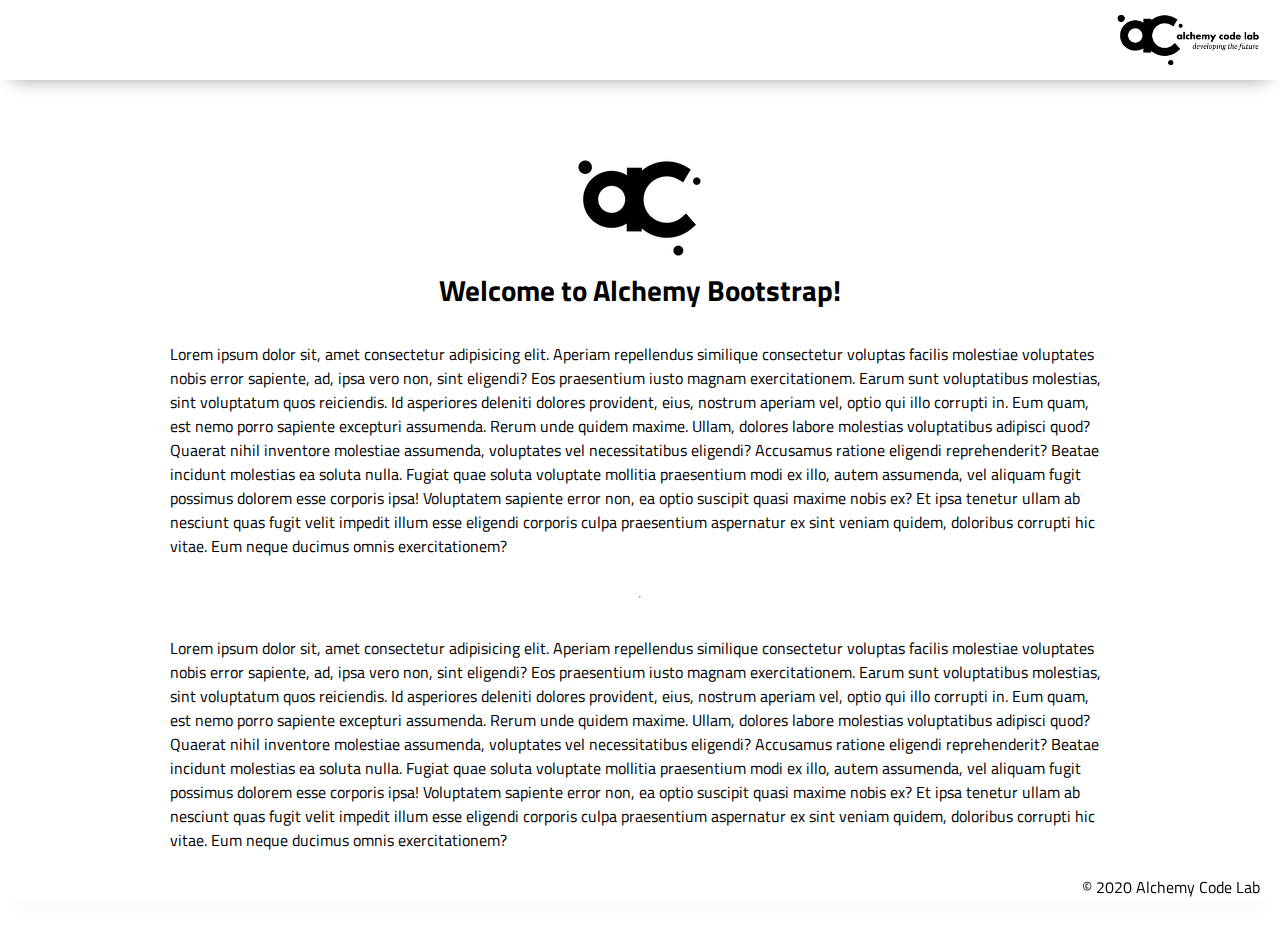
==== index.html @ 9bb5bf60 "Initial commit" ====
<!DOCTYPE html>
<html lang="en">

<head>
    <meta charset="UTF-8">
    <meta name="viewport" content="width=device-width, initial-scale=1.0">
    <meta http-equiv="X-UA-Compatible" content="ie=edge">
    <link href="https://fonts.googleapis.com/css2?family=Titillium+Web:wght@300&display=swap" rel="stylesheet">
    <link rel="stylesheet" href="styles/reset.css">
    <link rel="stylesheet" href="styles/style.css">
    <link rel="stylesheet" href="styles/home.css">
    <title>Document</title>
</head>

<body>
    <header>
        <div class="gutter-right logo">
            <img src="assets/big-logo.png"/>
        </div>
    </header>
    <main>
        <section class="main-section">
            <img class="main-logo" src="assets/alchemy-logo.png"/>
            <h2>
                Welcome to Alchemy Bootstrap!
            </h2>

            <p>
                Lorem ipsum dolor sit, amet consectetur adipisicing elit. Aperiam repellendus similique consectetur voluptas facilis molestiae voluptates nobis error sapiente, ad, ipsa vero non, sint eligendi? Eos praesentium iusto magnam exercitationem.
                Earum sunt voluptatibus molestias, sint voluptatum quos reiciendis. Id asperiores deleniti dolores provident, eius, nostrum aperiam vel, optio qui illo corrupti in. Eum quam, est nemo porro sapiente excepturi assumenda.
                Rerum unde quidem maxime. Ullam, dolores labore molestias voluptatibus adipisci quod? Quaerat nihil inventore molestiae assumenda, voluptates vel necessitatibus eligendi? Accusamus ratione eligendi reprehenderit? Beatae incidunt molestias ea soluta nulla.
                Fugiat quae soluta voluptate mollitia praesentium modi ex illo, autem assumenda, vel aliquam fugit possimus dolorem esse corporis ipsa! Voluptatem sapiente error non, ea optio suscipit quasi maxime nobis ex?
                Et ipsa tenetur ullam ab nesciunt quas fugit velit impedit illum esse eligendi corporis culpa praesentium aspernatur ex sint veniam quidem, doloribus corrupti hic vitae. Eum neque ducimus omnis exercitationem?
            </p>
            <hr />
            <p>
                Lorem ipsum dolor sit, amet consectetur adipisicing elit. Aperiam repellendus similique consectetur voluptas facilis molestiae voluptates nobis error sapiente, ad, ipsa vero non, sint eligendi? Eos praesentium iusto magnam exercitationem.
                Earum sunt voluptatibus molestias, sint voluptatum quos reiciendis. Id asperiores deleniti dolores provident, eius, nostrum aperiam vel, optio qui illo corrupti in. Eum quam, est nemo porro sapiente excepturi assumenda.
                Rerum unde quidem maxime. Ullam, dolores labore molestias voluptatibus adipisci quod? Quaerat nihil inventore molestiae assumenda, voluptates vel necessitatibus eligendi? Accusamus ratione eligendi reprehenderit? Beatae incidunt molestias ea soluta nulla.
                Fugiat quae soluta voluptate mollitia praesentium modi ex illo, autem assumenda, vel aliquam fugit possimus dolorem esse corporis ipsa! Voluptatem sapiente error non, ea optio suscipit quasi maxime nobis ex?
                Et ipsa tenetur ullam ab nesciunt quas fugit velit impedit illum esse eligendi corporis culpa praesentium aspernatur ex sint veniam quidem, doloribus corrupti hic vitae. Eum neque ducimus omnis exercitationem?
            </p>

        </section>
    </main>
    <footer>
        <div class="copy gutter-right">&copy; 2020 Alchemy Code Lab</div>
    </footer>

    <script type="module" src="app.js"></script>
</body>

</html>
---- styles/style.css ----
body {
    /* https://coolors.co/generate and click export -> scss to get the colors to copy and paste below*/
    /* --color1: hsla(349, 69%, 76%, 1);
    --color2: hsla(207, 67%, 44%, 1);
    --color3: hsla(200, 61%, 56%, 1);
    --color4: hsla(187, 41%, 94%, 1);
    --color5: hsla(170, 28%, 95%, 1); */

    /* --color1: hsla(45, 86%, 83%, 1);
    --color2: hsla(135, 65%, 98%, 1);
    --color3: hsla(315, 37%, 86%, 1);
    --color4: hsla(45, 73%, 98%, 1);
    --color5: hsla(224, 40%, 79%, 1); */
    
    --header-height: 80px;
    --shadow: 0px 10px 20px -12px rgba(0,0,0,0.45);
    --gutter: 30px;
    --footer-height: 25px;
    
    font-family: 'Titillium Web', sans-serif;
    background-color: var(--color2);
}

main {
    display: flex;
    flex-direction: column;
    justify-content: center;
    align-items: center;
    margin-bottom: calc(var(--footer-height));
}

section {
    background-color: var(--color5);
    width: 1000px;
    max-width: 80%;
    display: flex;
    flex-direction: column;
    justify-content: center;
    align-items: center;
    padding-top: var(--gutter);
    padding-bottom: var(--gutter);
    margin-top: var(--gutter);
    margin-bottom: var(--gutter);
    border: solid 2px var(--color1);
}

header {
    display: flex;
    justify-content: flex-end;
    background-color: var(--color3);
    height: var(--header-height);
    box-shadow: var(--shadow);
}

footer {
    display: flex;
    justify-content: flex-end;
    background-color: var(--color3);
    box-shadow: var(--shadow);
}


h2 {
    font-size: 1.8rem;
    font-weight: bold;
}

.gutter-right {
    margin-right: 20px;
}

.main-logo {
    animation: pulse 5s infinite ease-in-out;
}

header img {
    height: var(--header-height);
}

p {
    margin: var(--gutter);
}
  
footer {
    position: fixed;
    width: 100%;
    bottom: 0;
    height: var(--footer-height);
    display: flex;
    justify-content: flex-end;
    background-color: var(--color3);
    box-shadow: var(--shadow);
}
  
  @keyframes pulse {
    20% {
      transform: rotate3d(-10, -10, -10, 50deg) scale(1.2);
    }

    40% {
        transform: rotate3d(10, 10, -10, 50deg) scale(1);
    }

    60% {
        transform: rotate3d(-10, 10, 10, 50deg) scale(1.2);
      }

    80% {
        transform: rotate3d(10, 10, 10, 50deg) scale(1);
    }

  }
---- styles/home.css ----
/* add home page styles here */
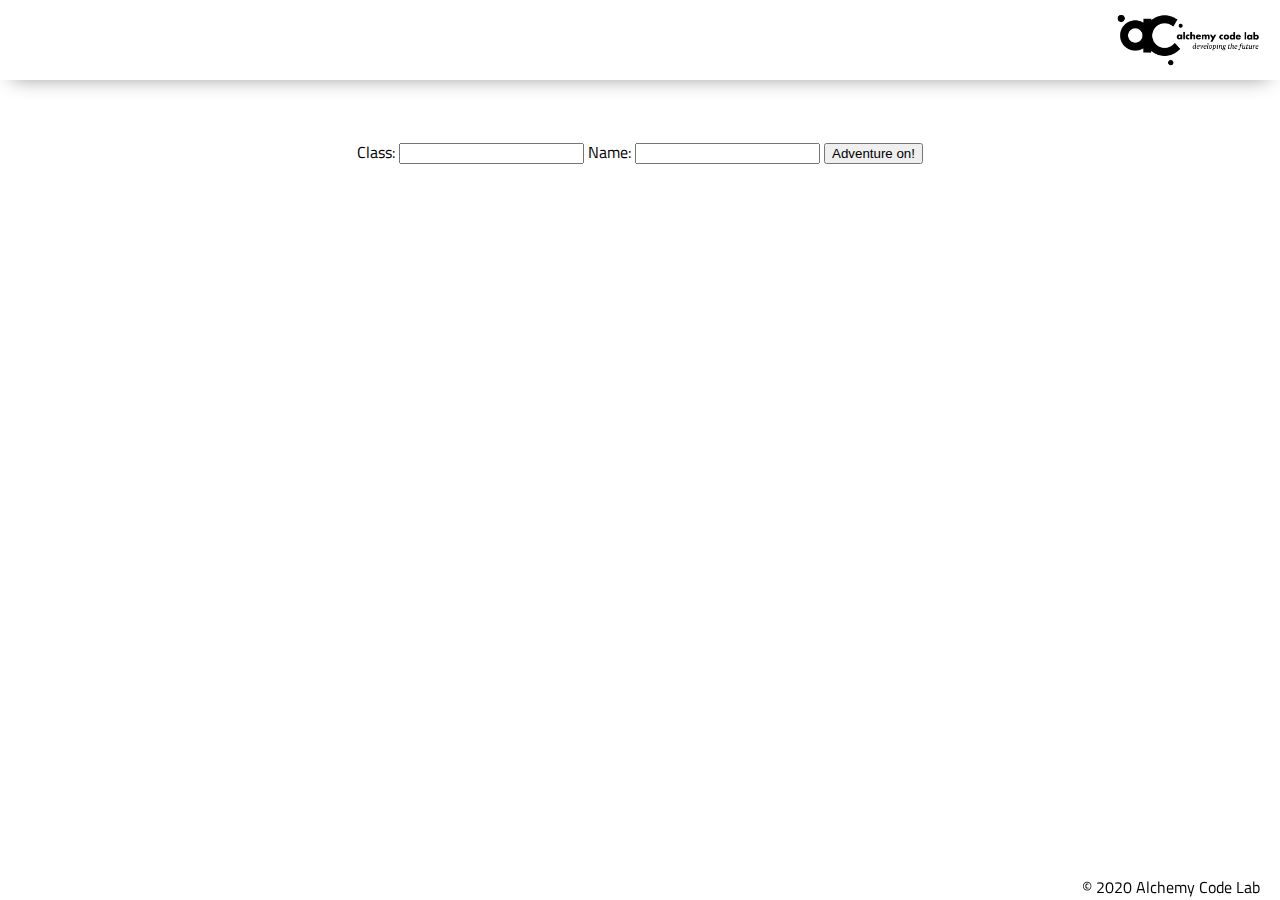
==== commit d9114cee: "added form in HTML" ====
--- a/index.html
+++ b/index.html
@@ -20,27 +20,17 @@
     </header>
     <main>
         <section class="main-section">
-            <img class="main-logo" src="assets/alchemy-logo.png"/>
-            <h2>
-                Welcome to Alchemy Bootstrap!
-            </h2>
-
-            <p>
-                Lorem ipsum dolor sit, amet consectetur adipisicing elit. Aperiam repellendus similique consectetur voluptas facilis molestiae voluptates nobis error sapiente, ad, ipsa vero non, sint eligendi? Eos praesentium iusto magnam exercitationem.
-                Earum sunt voluptatibus molestias, sint voluptatum quos reiciendis. Id asperiores deleniti dolores provident, eius, nostrum aperiam vel, optio qui illo corrupti in. Eum quam, est nemo porro sapiente excepturi assumenda.
-                Rerum unde quidem maxime. Ullam, dolores labore molestias voluptatibus adipisci quod? Quaerat nihil inventore molestiae assumenda, voluptates vel necessitatibus eligendi? Accusamus ratione eligendi reprehenderit? Beatae incidunt molestias ea soluta nulla.
-                Fugiat quae soluta voluptate mollitia praesentium modi ex illo, autem assumenda, vel aliquam fugit possimus dolorem esse corporis ipsa! Voluptatem sapiente error non, ea optio suscipit quasi maxime nobis ex?
-                Et ipsa tenetur ullam ab nesciunt quas fugit velit impedit illum esse eligendi corporis culpa praesentium aspernatur ex sint veniam quidem, doloribus corrupti hic vitae. Eum neque ducimus omnis exercitationem?
-            </p>
-            <hr />
-            <p>
-                Lorem ipsum dolor sit, amet consectetur adipisicing elit. Aperiam repellendus similique consectetur voluptas facilis molestiae voluptates nobis error sapiente, ad, ipsa vero non, sint eligendi? Eos praesentium iusto magnam exercitationem.
-                Earum sunt voluptatibus molestias, sint voluptatum quos reiciendis. Id asperiores deleniti dolores provident, eius, nostrum aperiam vel, optio qui illo corrupti in. Eum quam, est nemo porro sapiente excepturi assumenda.
-                Rerum unde quidem maxime. Ullam, dolores labore molestias voluptatibus adipisci quod? Quaerat nihil inventore molestiae assumenda, voluptates vel necessitatibus eligendi? Accusamus ratione eligendi reprehenderit? Beatae incidunt molestias ea soluta nulla.
-                Fugiat quae soluta voluptate mollitia praesentium modi ex illo, autem assumenda, vel aliquam fugit possimus dolorem esse corporis ipsa! Voluptatem sapiente error non, ea optio suscipit quasi maxime nobis ex?
-                Et ipsa tenetur ullam ab nesciunt quas fugit velit impedit illum esse eligendi corporis culpa praesentium aspernatur ex sint veniam quidem, doloribus corrupti hic vitae. Eum neque ducimus omnis exercitationem?
-            </p>
-
+           <form>
+               <label>
+                   Class:
+                   <input name="class" />
+               </label>
+               <label>
+                   Name:
+                   <input name="name" />
+               </label>
+               <button>Adventure on!</button>
+           </form>
         </section>
     </main>
     <footer>
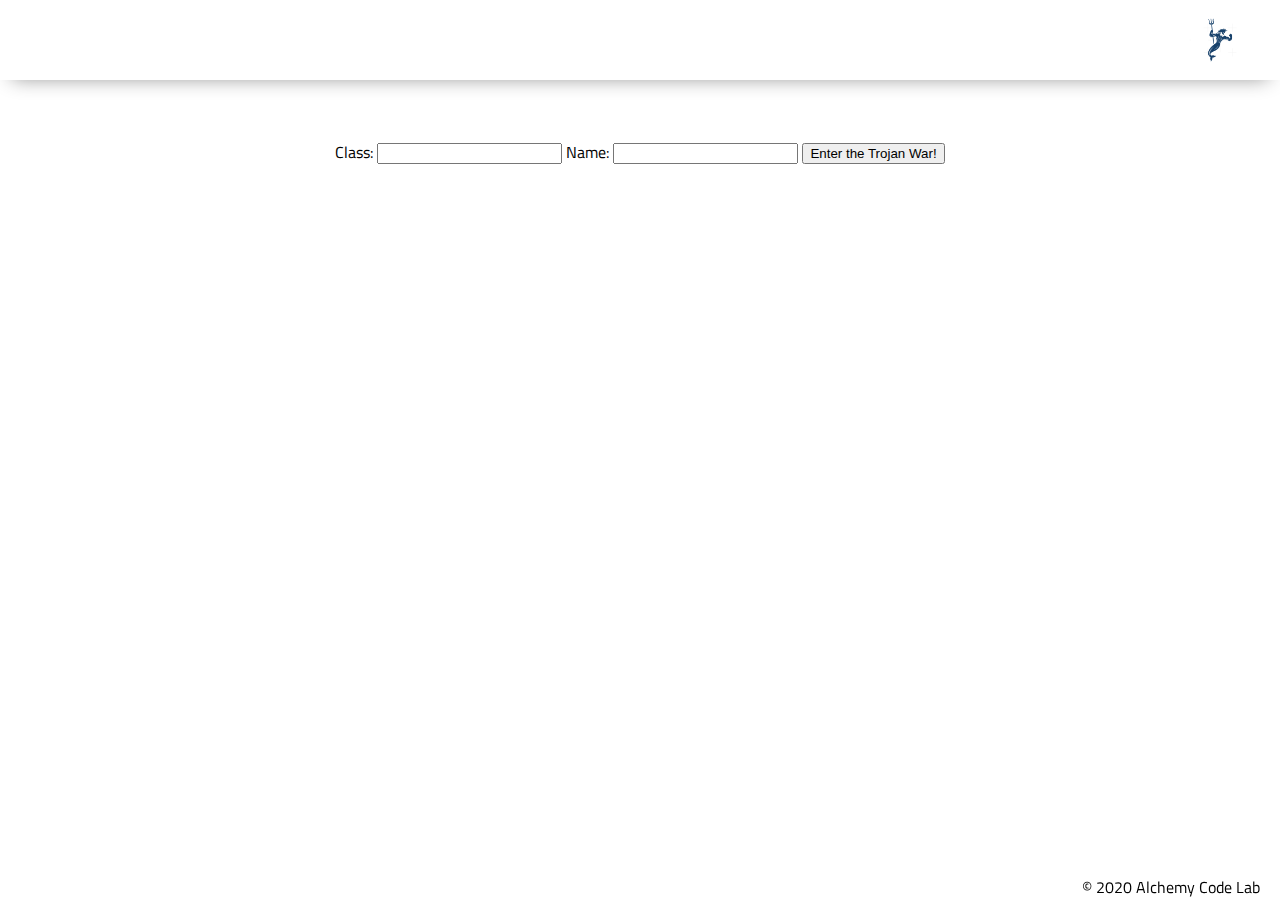
==== commit e08e5dff: "updated quest.js in HTML to app.js and now works" ====
--- a/index.html
+++ b/index.html
@@ -15,7 +15,7 @@
 <body>
     <header>
         <div class="gutter-right logo">
-            <img src="assets/big-logo.png"/>
+            <img src="assets/poseidon.png"/>
         </div>
     </header>
     <main>
@@ -29,7 +29,7 @@
                    Name:
                    <input name="name" />
                </label>
-               <button>Adventure on!</button>
+               <button>Enter the Trojan War!</button>
            </form>
         </section>
     </main>
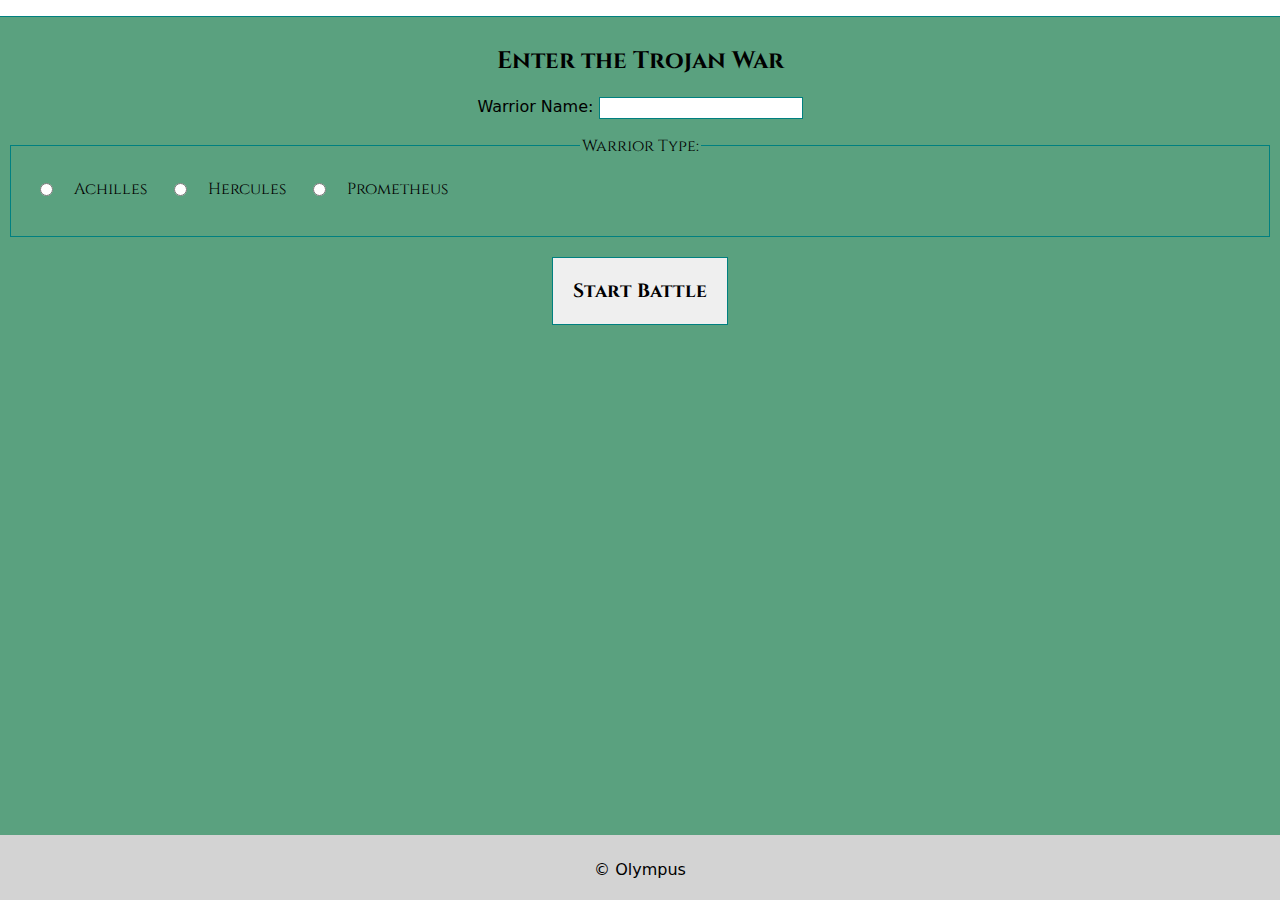
==== commit 4e76d22b: "trying to fix links" ====
--- a/index.html
+++ b/index.html
@@ -4,40 +4,55 @@
 <head>
     <meta charset="UTF-8">
     <meta name="viewport" content="width=device-width, initial-scale=1.0">
-    <meta http-equiv="X-UA-Compatible" content="ie=edge">
-    <link href="https://fonts.googleapis.com/css2?family=Titillium+Web:wght@300&display=swap" rel="stylesheet">
-    <link rel="stylesheet" href="styles/reset.css">
-    <link rel="stylesheet" href="styles/style.css">
-    <link rel="stylesheet" href="styles/home.css">
+    <title>Enter The Trojan War</title>
+    <link rel="stylesheet" href="common/main.css">
+    <link rel="stylesheet" href="home/home.css">
     <title>Document</title>
 </head>
 
 <body>
     <header>
         <div class="gutter-right logo">
-            <img src="assets/poseidon.png"/>
+            
         </div>
     </header>
     <main>
-        <section class="main-section">
-           <form>
-               <label>
-                   Class:
-                   <input name="class" />
-               </label>
-               <label>
-                   Name:
-                   <input name="name" />
-               </label>
-               <button>Enter the Trojan War!</button>
-           </form>
-        </section>
+        <h2>
+            Enter the Trojan War
+        </h2>
+        <form id="user-sign-up">
+            <p class="text-prompt">
+                <label for="name">Warrior Name:</label>
+                <input id="name" name="name" required>
+            </p>
+            <fieldset>
+                <legend>Warrior Type:</legend>
+                <p id="avatars">
+                    <label>
+                        <input type="radio" name "race" required value="Achilles">
+                        <img src="">
+                        Achilles
+                    </label>
+                    <label>
+                        <input type="radio" name "race" required value="Hercules">
+                        <img src="">
+                        Hercules
+                    </label>
+                    <label>
+                    <input type="radio" name "race" required value="Prometheus">
+                        <img src="">
+                        Prometheus
+                    </label>
+                </p>
+            </fieldset>
+            <button> Start Battle</button>
+        </form>
     </main>
     <footer>
-        <div class="copy gutter-right">&copy; 2020 Alchemy Code Lab</div>
+        <div class="copy gutter-right">&copy; Olympus</div>
     </footer>
 
-    <script type="module" src="app.js"></script>
+    <script type="module" src="home/home.js"></script>
 </body>
 
 </html>
--- a/common/main.css
+++ b/common/main.css
@@ -0,0 +1,72 @@
+
+@import url('https://fonts.googleapis.com/css2?family=Cinzel&display=swap');
+
+
+body {
+    font-family: 'Heebo', "Segoe UI", Candara, "Bitstream Vera Sans", "DejaVu Sans", "Bitstream Vera Sans", "Trebuchet MS", Verdana, "Verdana Ref", sans-serif;
+    background: #5aa17f;
+    margin: 0;
+    
+}
+
+h1, h2 {
+    font-family: 'Cinzel';
+}
+
+* {
+    box-sizing: border-box;
+}
+
+.hidden {
+    display: none;
+}
+
+header, main {
+    text-align: center;
+    padding: 8px;
+
+
+}
+
+header {
+    display: flex;
+    align-items: center;
+    justify-content: space-between;
+    background: white;
+    border-bottom: 1px solid teal;
+}
+
+h1 {
+    margin: 0 20px;
+    flex-grow: 2;
+    
+}
+
+footer {
+    position: fixed;
+    bottom: 0;
+    left: 0; right: 0;
+    height: 65px;
+    background: lightgrey;
+    text-align: center;
+    padding-top: 25px;
+}
+
+main {
+    margin-bottom: 100px;
+}
+
+input, fieldset, button {
+    border: 1px solid teal;
+    font-family: 'Cinzel';
+
+}
+
+button {
+    margin: 20px 0;
+    padding: 20px;
+    font-size: 1.2em;
+    font-weight: bolder;
+    
+}
+
--- a/home/home.css
+++ b/home/home.css
@@ -0,0 +1,37 @@
+.text-promt {
+    display: block;
+    margin: 10px 0;
+}
+
+.text-promt label {
+    display: block;
+    margin-bottom: 5px;
+    font-size: 1.1em;
+    font-weight: bolder;
+    
+}
+
+.text-promt input {
+    display: block;
+    padding: 5px;
+    font-size: 1.1em;
+}
+
+#avatars {
+    display: flex;
+    align-items: center;
+    flex-wrap: wrap;
+
+}
+
+#avatars label {
+    display: flex;
+    align-items: center;
+    margin: 0 10px 10px;
+    
+}
+
+#avatars input, #avatars img {
+    margin: 0 7px;
+    
+}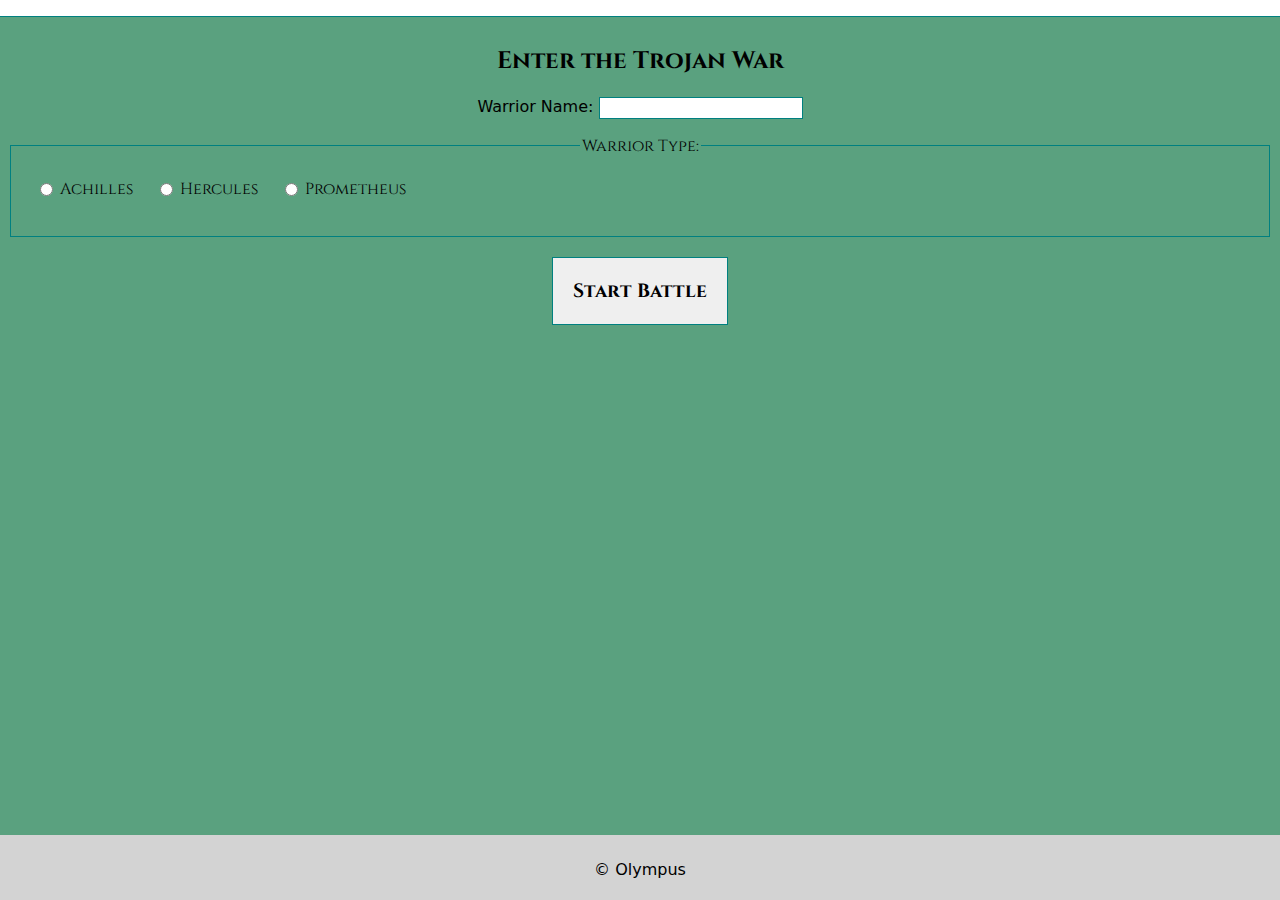
==== commit 66f9f9f6: "radio fix" ====
--- a/index.html
+++ b/index.html
@@ -29,18 +29,15 @@
                 <legend>Warrior Type:</legend>
                 <p id="avatars">
                     <label>
-                        <input type="radio" name "race" required value="Achilles">
-                        <img src="">
+                        <input type="radio" name="warrior" required value="Achilles" />
                         Achilles
                     </label>
                     <label>
-                        <input type="radio" name "race" required value="Hercules">
-                        <img src="">
+                        <input type="radio" name="warrior" required value="Hercule" />
                         Hercules
                     </label>
                     <label>
-                    <input type="radio" name "race" required value="Prometheus">
-                        <img src="">
+                        <input type="radio" name="warrior" required value="Prometheus" />
                         Prometheus
                     </label>
                 </p>
--- a/home/home.css
+++ b/home/home.css
@@ -33,5 +33,8 @@
 
 #avatars input, #avatars img {
     margin: 0 7px;
-    
+}
+
+fieldset {
+    text-align: center;
 }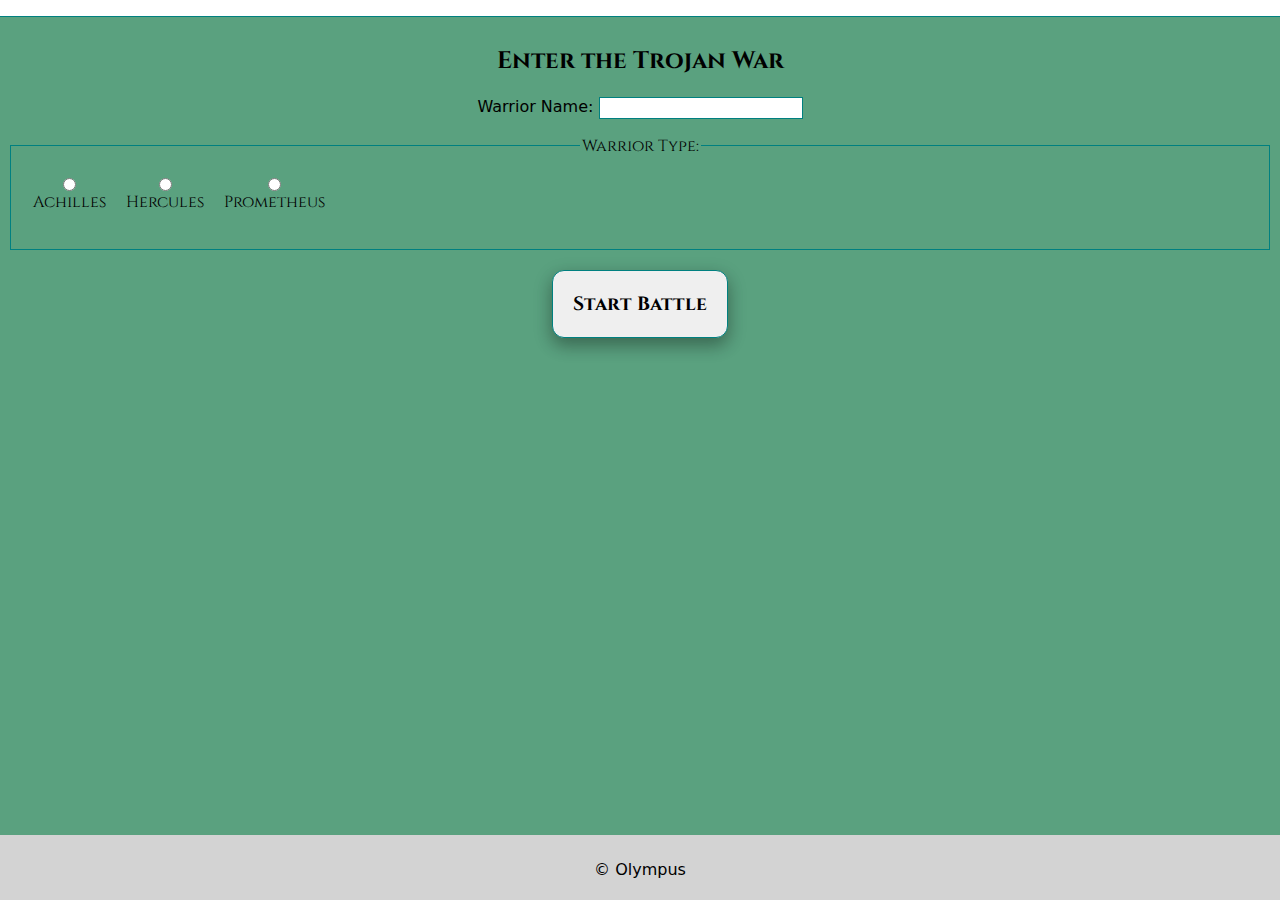
==== commit f1974b68: "just fun stuff" ====
--- a/index.html
+++ b/index.html
@@ -12,9 +12,6 @@
 
 <body>
     <header>
-        <div class="gutter-right logo">
-            
-        </div>
     </header>
     <main>
         <h2>
--- a/common/main.css
+++ b/common/main.css
@@ -59,6 +59,7 @@
 input, fieldset, button {
     border: 1px solid teal;
     font-family: 'Cinzel';
+    
 
 }
 
@@ -67,6 +68,12 @@
     padding: 20px;
     font-size: 1.2em;
     font-weight: bolder;
-    
+    border-radius: 12px;
+    transition-duration: 0.4s;
+    box-shadow: 0 8px 16px 0 rgba(0,0,0,0.2), 0 6px 20px 0 rgba(0,0,0,0.19);
 }
 
+button:hover {
+    background-color: lightgoldenrodyellow
+}
+
--- a/home/home.css
+++ b/home/home.css
@@ -26,7 +26,9 @@
 
 #avatars label {
     display: flex;
+    flex-direction: column;
     align-items: center;
+    
     margin: 0 10px 10px;
     
 }
@@ -35,6 +37,3 @@
     margin: 0 7px;
 }
 
-fieldset {
-    text-align: center;
-}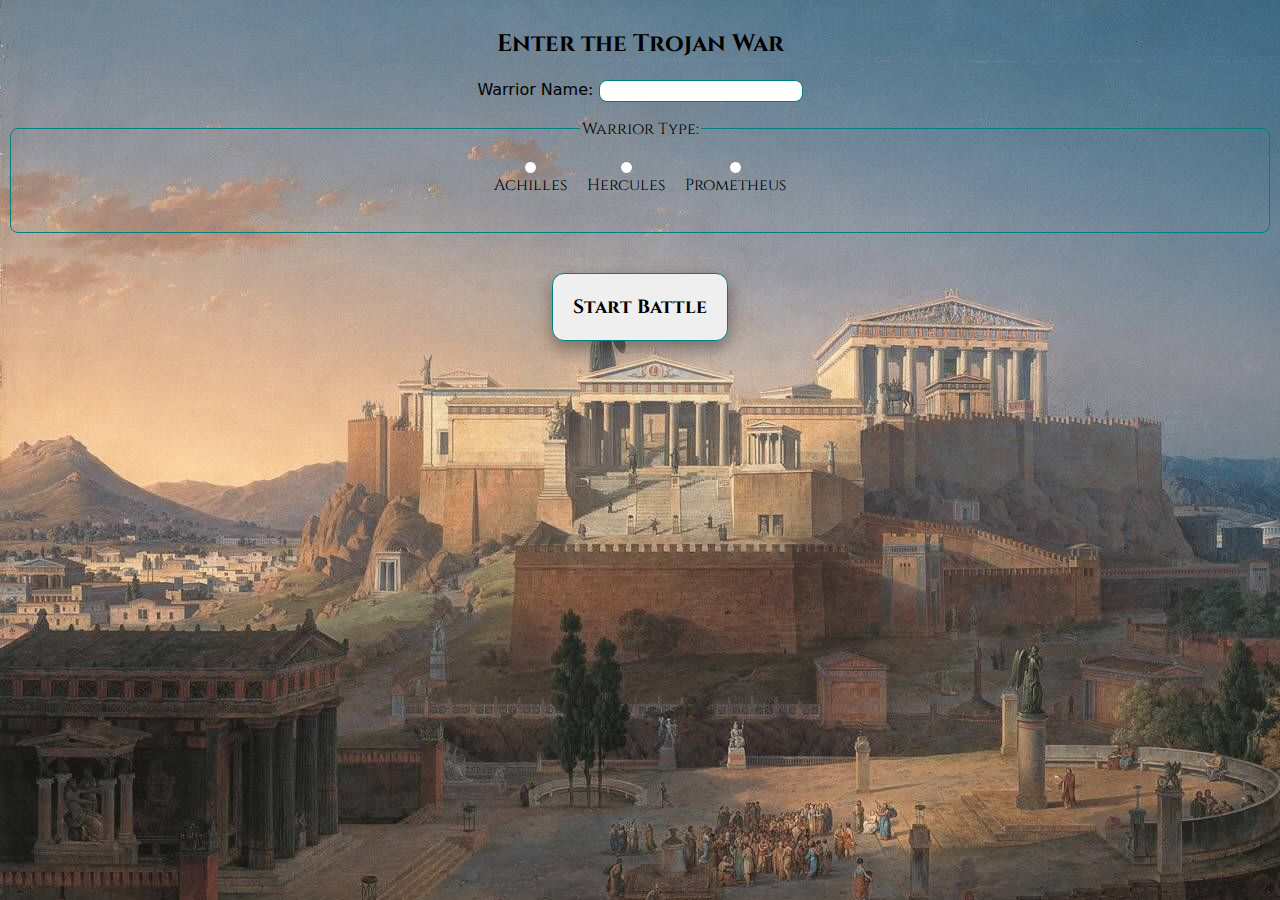
==== commit 3c8d033c: "fun stuff" ====
--- a/index.html
+++ b/index.html
@@ -9,10 +9,13 @@
     <link rel="stylesheet" href="home/home.css">
     <title>Document</title>
 </head>
+<style>
+    body {
+        background-image: url('assets/greece.jpg');
+    }
+</style>
 
 <body>
-    <header>
-    </header>
     <main>
         <h2>
             Enter the Trojan War
@@ -42,9 +45,7 @@
             <button> Start Battle</button>
         </form>
     </main>
-    <footer>
-        <div class="copy gutter-right">&copy; Olympus</div>
-    </footer>
+    
 
     <script type="module" src="home/home.js"></script>
 </body>
--- a/common/main.css
+++ b/common/main.css
@@ -58,13 +58,15 @@
 
 input, fieldset, button {
     border: 1px solid teal;
+    border-radius: 8px;
     font-family: 'Cinzel';
     
 
 }
 
+
 button {
-    margin: 20px 0;
+    margin: 40px 0;
     padding: 20px;
     font-size: 1.2em;
     font-weight: bolder;
--- a/home/home.css
+++ b/home/home.css
@@ -18,9 +18,10 @@
 }
 
 #avatars {
-    display: flex;
+    display: inline-flex;
     align-items: center;
     flex-wrap: wrap;
+    
 
 }
 
